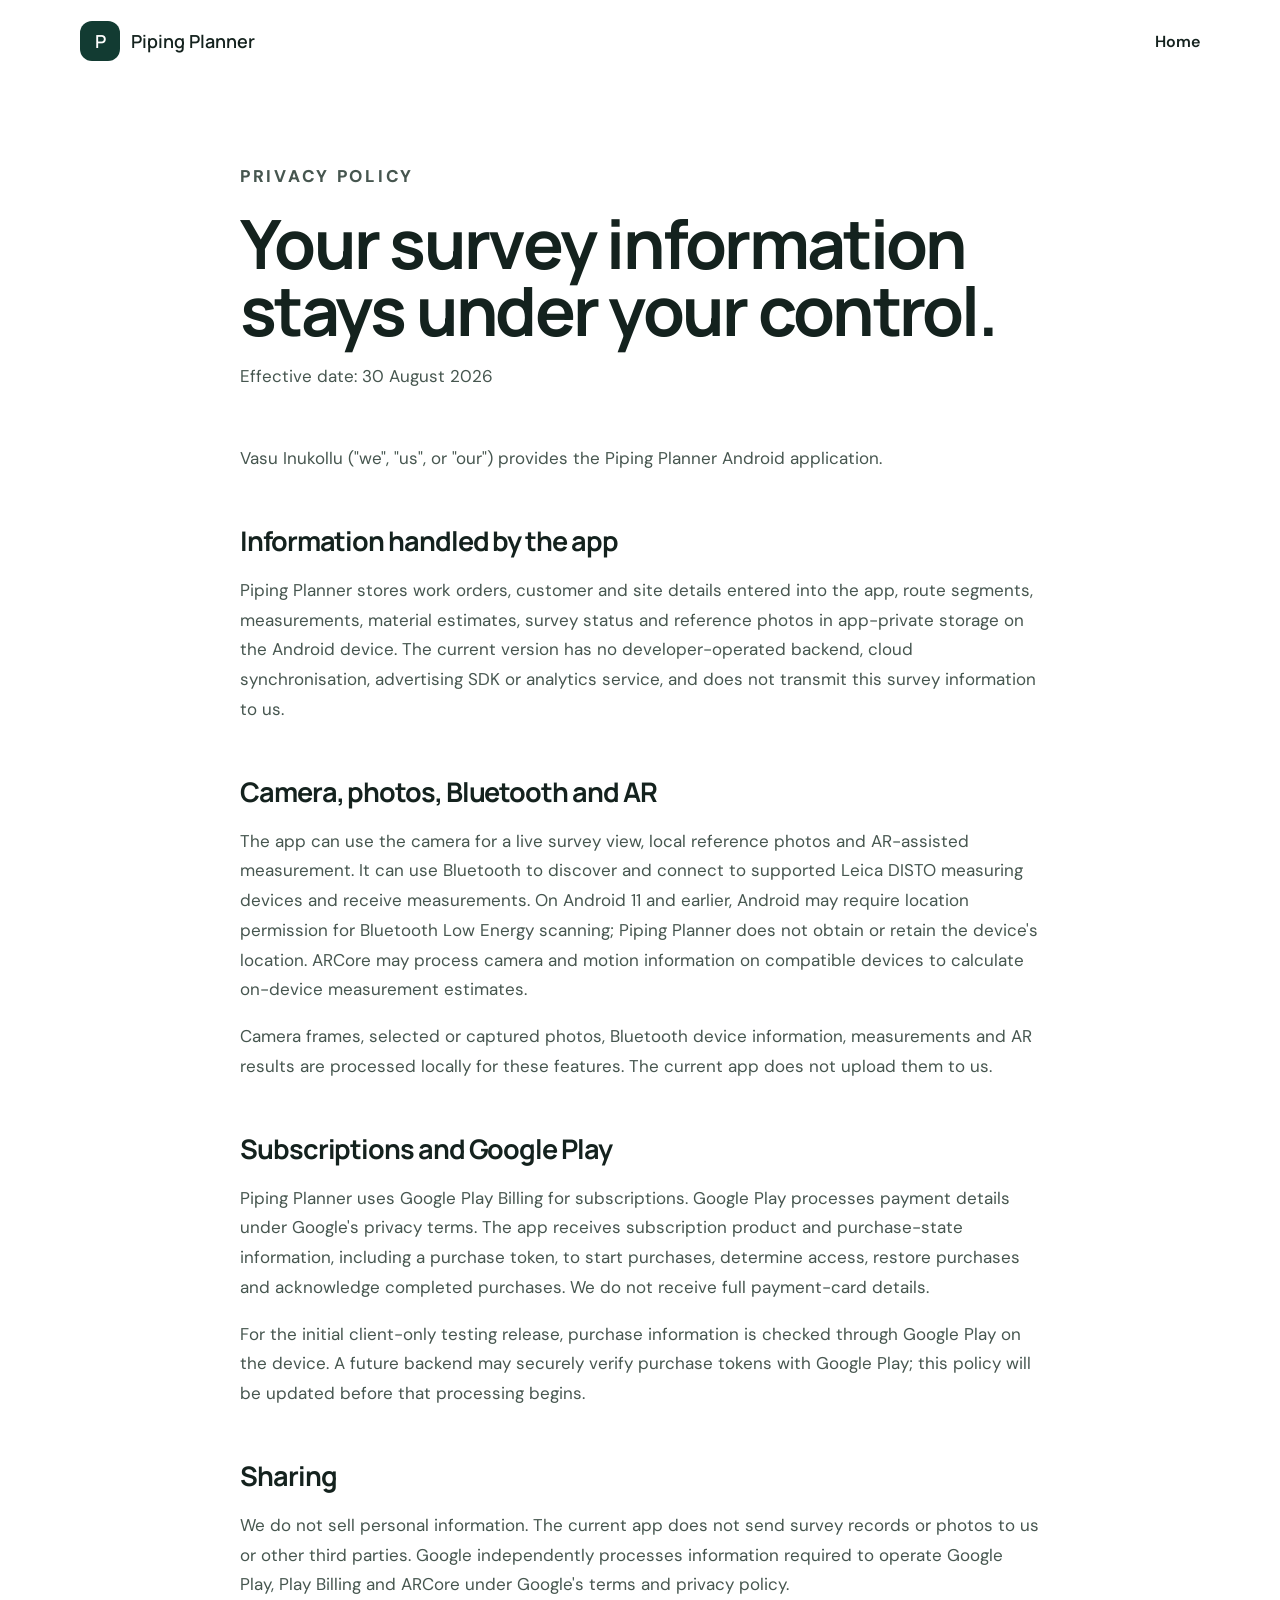
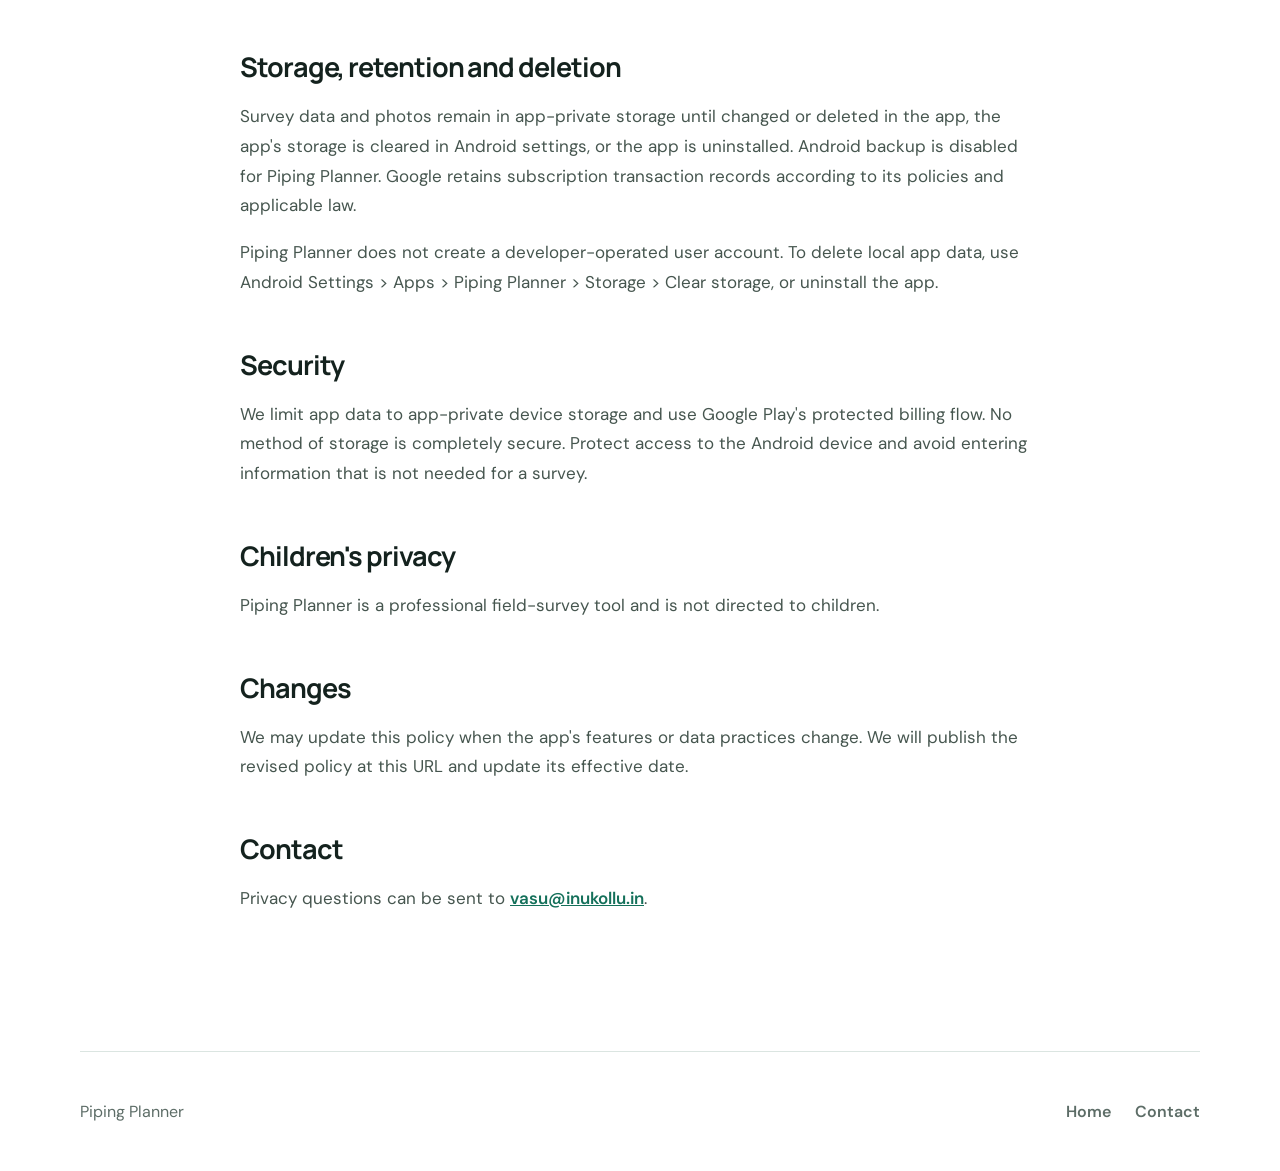
==== privacy/index.html @ 53d3d815 "Launch Piping Planner website" ====
<!doctype html>
<html lang="en">
  <head>
    <meta charset="utf-8" />
    <meta name="viewport" content="width=device-width, initial-scale=1" />
    <title>Privacy Policy — Piping Planner</title>
    <meta name="description" content="Piping Planner privacy policy." />
    <link rel="canonical" href="https://pipingplanner.inukollu.in/privacy/" />
    <meta name="theme-color" content="#123b32" />
    <link rel="stylesheet" href="../styles.css" />
  </head>
  <body>
    <header class="nav shell"><a class="brand" href="../"><span class="brand-mark" aria-hidden="true">P</span><span>Piping Planner</span></a><a href="../">Home</a></header>
    <main class="policy shell">
      <p class="eyebrow">PRIVACY POLICY</p>
      <h1>Your survey information stays under your control.</h1>
      <p class="updated">Effective date: 30 August 2026</p>
      <p>Vasu Inukollu ("we", "us", or "our") provides the Piping Planner Android application.</p>

      <h2>Information handled by the app</h2>
      <p>Piping Planner stores work orders, customer and site details entered into the app, route segments, measurements, material estimates, survey status and reference photos in app-private storage on the Android device. The current version has no developer-operated backend, cloud synchronisation, advertising SDK or analytics service, and does not transmit this survey information to us.</p>

      <h2>Camera, photos, Bluetooth and AR</h2>
      <p>The app can use the camera for a live survey view, local reference photos and AR-assisted measurement. It can use Bluetooth to discover and connect to supported Leica DISTO measuring devices and receive measurements. On Android 11 and earlier, Android may require location permission for Bluetooth Low Energy scanning; Piping Planner does not obtain or retain the device's location. ARCore may process camera and motion information on compatible devices to calculate on-device measurement estimates.</p>
      <p>Camera frames, selected or captured photos, Bluetooth device information, measurements and AR results are processed locally for these features. The current app does not upload them to us.</p>

      <h2>Subscriptions and Google Play</h2>
      <p>Piping Planner uses Google Play Billing for subscriptions. Google Play processes payment details under Google's privacy terms. The app receives subscription product and purchase-state information, including a purchase token, to start purchases, determine access, restore purchases and acknowledge completed purchases. We do not receive full payment-card details.</p>
      <p>For the initial client-only testing release, purchase information is checked through Google Play on the device. A future backend may securely verify purchase tokens with Google Play; this policy will be updated before that processing begins.</p>

      <h2>Sharing</h2>
      <p>We do not sell personal information. The current app does not send survey records or photos to us or other third parties. Google independently processes information required to operate Google Play, Play Billing and ARCore under Google's terms and privacy policy.</p>

      <h2>Storage, retention and deletion</h2>
      <p>Survey data and photos remain in app-private storage until changed or deleted in the app, the app's storage is cleared in Android settings, or the app is uninstalled. Android backup is disabled for Piping Planner. Google retains subscription transaction records according to its policies and applicable law.</p>
      <p>Piping Planner does not create a developer-operated user account. To delete local app data, use Android Settings &gt; Apps &gt; Piping Planner &gt; Storage &gt; Clear storage, or uninstall the app.</p>

      <h2>Security</h2>
      <p>We limit app data to app-private device storage and use Google Play's protected billing flow. No method of storage is completely secure. Protect access to the Android device and avoid entering information that is not needed for a survey.</p>

      <h2>Children's privacy</h2>
      <p>Piping Planner is a professional field-survey tool and is not directed to children.</p>

      <h2>Changes</h2>
      <p>We may update this policy when the app's features or data practices change. We will publish the revised policy at this URL and update its effective date.</p>

      <h2>Contact</h2>
      <p>Privacy questions can be sent to <a href="mailto:vasu@inukollu.in">vasu@inukollu.in</a>.</p>
    </main>
    <footer class="shell"><p>Piping Planner</p><div><a href="../">Home</a><a href="mailto:vasu@inukollu.in">Contact</a></div></footer>
  </body>
</html>
---- styles.css ----
@import url('https://fonts.googleapis.com/css2?family=DM+Sans:wght@400;500;600;700&family=Manrope:wght@600;700;800&display=swap');
:root{--green:#123b32;--mint:#bce6d8;--lime:#d9f58c;--ink:#14221e;--muted:#5d6d67;--line:#dbe5e1;--soft:#f2f7f5;--white:#fff}*{box-sizing:border-box}html{scroll-behavior:smooth}body{margin:0;color:var(--ink);background:var(--white);font-family:'DM Sans',sans-serif}a{color:inherit}.shell{width:min(1120px,calc(100% - 40px));margin-inline:auto}.nav{height:82px;display:flex;align-items:center;justify-content:space-between}.nav nav,.nav>div,footer div{display:flex;gap:24px}.nav a,footer a{text-decoration:none;font-weight:600}.brand{display:flex;align-items:center;gap:11px;font:700 18px 'Manrope',sans-serif}.brand-mark{display:grid;place-items:center;width:40px;height:40px;color:white;background:var(--green);border-radius:12px}.hero{min-height:650px;display:grid;grid-template-columns:1.15fr .85fr;gap:70px;align-items:center;padding-block:78px 110px}.eyebrow{margin:0 0 18px;color:#19725e;font-size:12px;font-weight:800;letter-spacing:.16em}h1,h2,h3{margin:0;font-family:'Manrope',sans-serif;letter-spacing:-.04em}h1{font-size:clamp(48px,7vw,84px);line-height:.99}.lede{max-width:680px;margin:30px 0;color:var(--muted);font-size:clamp(19px,2vw,23px);line-height:1.55}.actions{display:flex;align-items:center;gap:20px;flex-wrap:wrap}.actions a{font-weight:700}.primary{display:inline-flex;padding:13px 22px;border-radius:999px;color:white;background:var(--green);font-weight:700}.trial{max-width:620px;color:var(--muted);font-size:14px;line-height:1.6}.route-card{padding:38px;border-radius:36px;background:var(--green);color:white;box-shadow:0 30px 80px rgba(18,59,50,.2)}.route-line{height:180px;position:relative}.route-line:before{content:"";position:absolute;inset:22px 18px 30px;background:linear-gradient(135deg,transparent 24%,var(--lime) 24% 27%,transparent 27% 48%,var(--lime) 48% 51%,transparent 51% 73%,var(--lime) 73% 76%,transparent 76%)}.route-line i{position:absolute;width:14px;height:14px;border:4px solid var(--lime);background:var(--green);border-radius:50%}.route-line i:nth-child(1){left:12px;top:48px}.route-line i:nth-child(2){left:35%;top:110px}.route-line i:nth-child(3){right:30%;top:44px}.route-line i:nth-child(4){right:12px;bottom:22px}.metric{display:flex;align-items:baseline;justify-content:space-between;padding:18px 0;border-top:1px solid rgba(255,255,255,.18)}.metric strong{font:700 28px 'Manrope',sans-serif}.metric span{color:#cce0d9}.status{margin-top:18px;padding:12px 14px;color:var(--green);background:var(--lime);border-radius:12px;font-size:12px;font-weight:800;letter-spacing:.1em}.features{padding-block:100px;border-top:1px solid var(--line)}.section-heading{display:grid;grid-template-columns:.65fr 1.35fr;margin-bottom:56px}.section-heading h2,.privacy-callout h2{font-size:clamp(34px,4.5vw,58px);line-height:1.05}.feature-grid{display:grid;grid-template-columns:repeat(4,1fr);gap:18px}.feature-grid article{min-height:280px;padding:28px;background:var(--soft);border-radius:24px}.feature-grid span{color:#19725e;font:700 13px 'Manrope',sans-serif}.feature-grid h3{margin:66px 0 14px;font-size:22px}.feature-grid p{margin:0;color:var(--muted);line-height:1.6}.privacy-callout{margin-block:40px 110px;padding:54px;display:grid;grid-template-columns:1.2fr .8fr;gap:30px 70px;color:white;background:var(--green);border-radius:32px}.privacy-callout .eyebrow{color:var(--mint)}.privacy-callout>p{margin:36px 0 0;color:#dcece7;font-size:18px;line-height:1.6}.privacy-callout a{grid-column:2;width:max-content;font-weight:700;text-decoration:none}footer{min-height:120px;display:flex;align-items:center;justify-content:space-between;border-top:1px solid var(--line);color:var(--muted)}.policy{max-width:800px;padding-block:80px 120px}.policy h1{font-size:clamp(42px,6vw,68px);margin-bottom:18px}.policy .updated{margin-bottom:52px}.policy h2{margin:48px 0 14px;font-size:27px}.policy p{color:#46564f;font-size:17px;line-height:1.75}.policy a{color:#14705a;font-weight:600}@media(max-width:820px){.hero{grid-template-columns:1fr;min-height:auto;padding-top:50px}.route-card{max-width:480px}.section-heading,.privacy-callout{grid-template-columns:1fr}.feature-grid{grid-template-columns:repeat(2,1fr)}.privacy-callout a{grid-column:1}}@media(max-width:520px){.shell{width:min(100% - 28px,1120px)}.nav{height:70px}.nav nav{gap:16px}.hero{padding-block:44px 72px;gap:44px}h1{font-size:46px}.feature-grid{grid-template-columns:1fr}.features{padding-block:72px}.privacy-callout{margin-bottom:72px;padding:32px 24px;border-radius:24px}footer{align-items:flex-start;flex-direction:column;justify-content:center;gap:14px;padding-block:28px}}
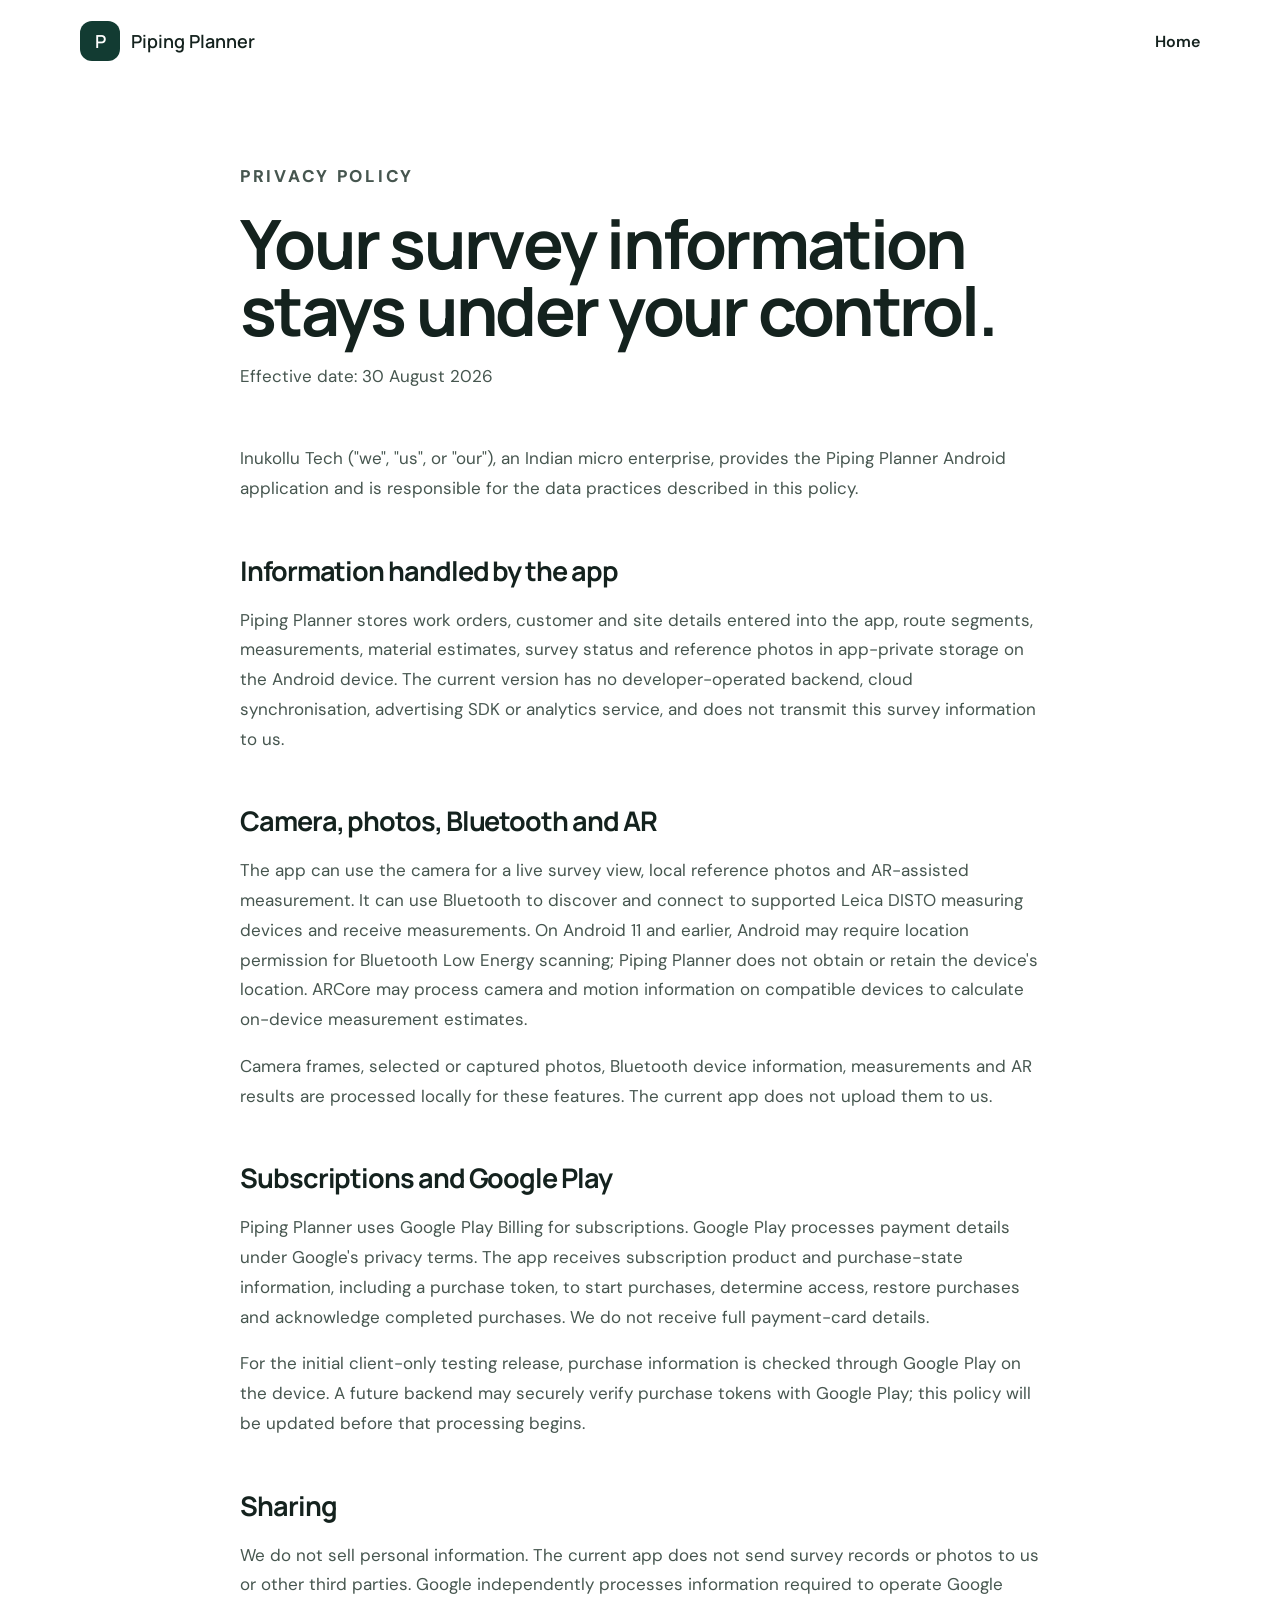
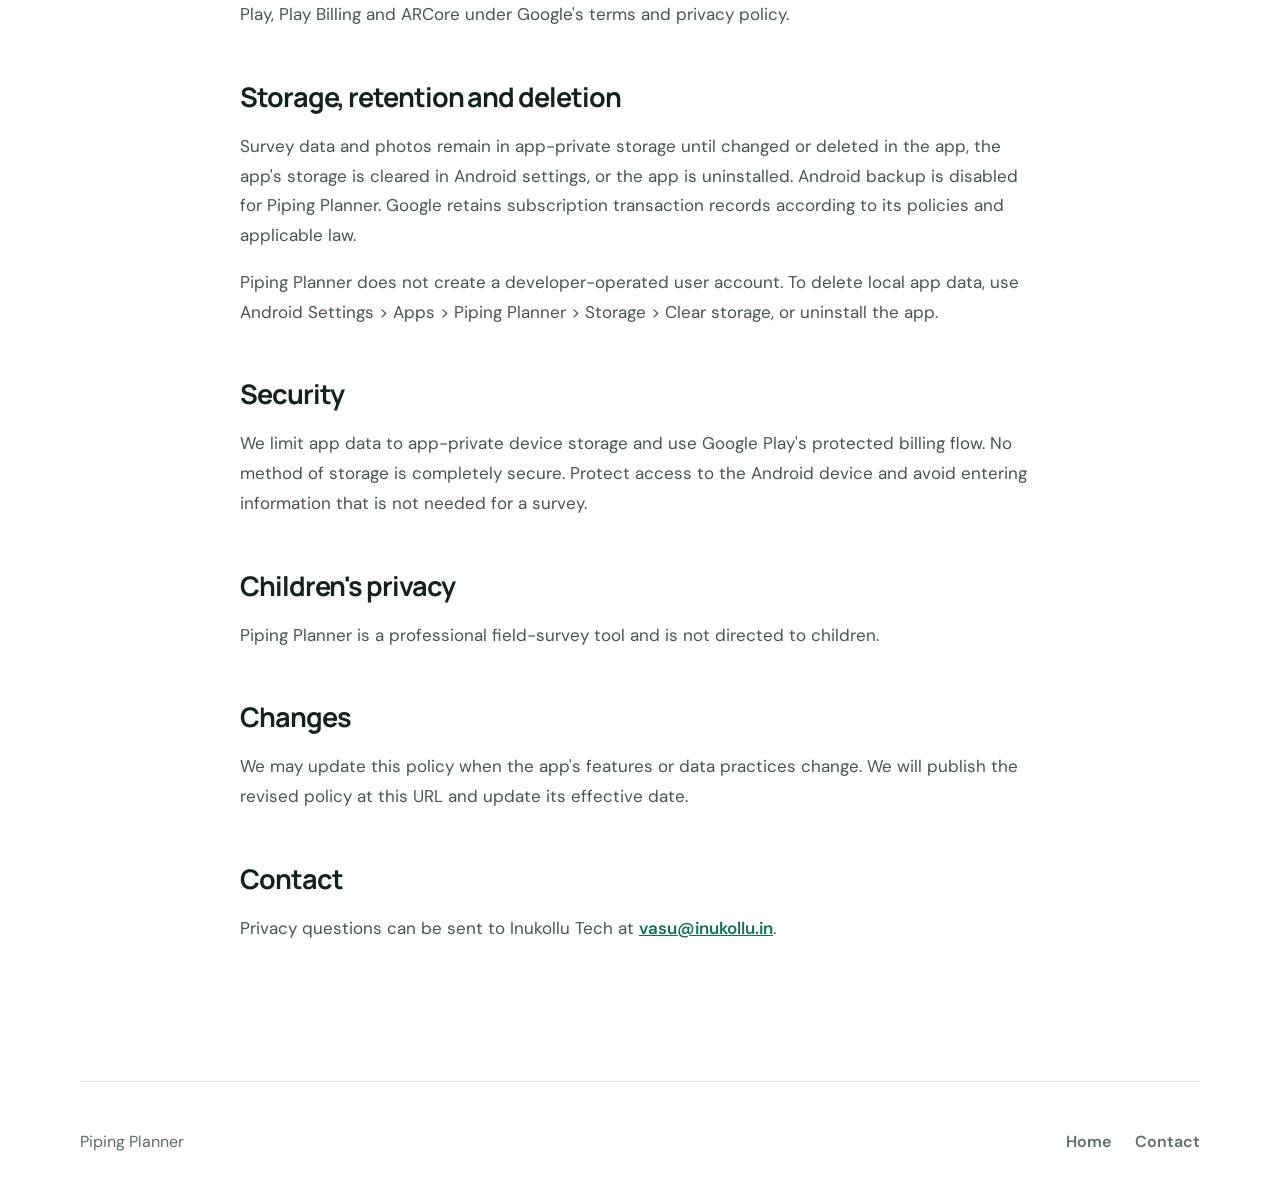
==== commit 22692f3a: "Identify Inukollu Tech in privacy policy" ====
--- a/privacy/index.html
+++ b/privacy/index.html
@@ -15,7 +15,7 @@
       <p class="eyebrow">PRIVACY POLICY</p>
       <h1>Your survey information stays under your control.</h1>
       <p class="updated">Effective date: 30 August 2026</p>
-      <p>Vasu Inukollu ("we", "us", or "our") provides the Piping Planner Android application.</p>
+      <p>Inukollu Tech ("we", "us", or "our"), an Indian micro enterprise, provides the Piping Planner Android application and is responsible for the data practices described in this policy.</p>
 
       <h2>Information handled by the app</h2>
       <p>Piping Planner stores work orders, customer and site details entered into the app, route segments, measurements, material estimates, survey status and reference photos in app-private storage on the Android device. The current version has no developer-operated backend, cloud synchronisation, advertising SDK or analytics service, and does not transmit this survey information to us.</p>
@@ -45,7 +45,7 @@
       <p>We may update this policy when the app's features or data practices change. We will publish the revised policy at this URL and update its effective date.</p>
 
       <h2>Contact</h2>
-      <p>Privacy questions can be sent to <a href="mailto:vasu@inukollu.in">vasu@inukollu.in</a>.</p>
+      <p>Privacy questions can be sent to Inukollu Tech at <a href="mailto:vasu@inukollu.in">vasu@inukollu.in</a>.</p>
     </main>
     <footer class="shell"><p>Piping Planner</p><div><a href="../">Home</a><a href="mailto:vasu@inukollu.in">Contact</a></div></footer>
   </body>
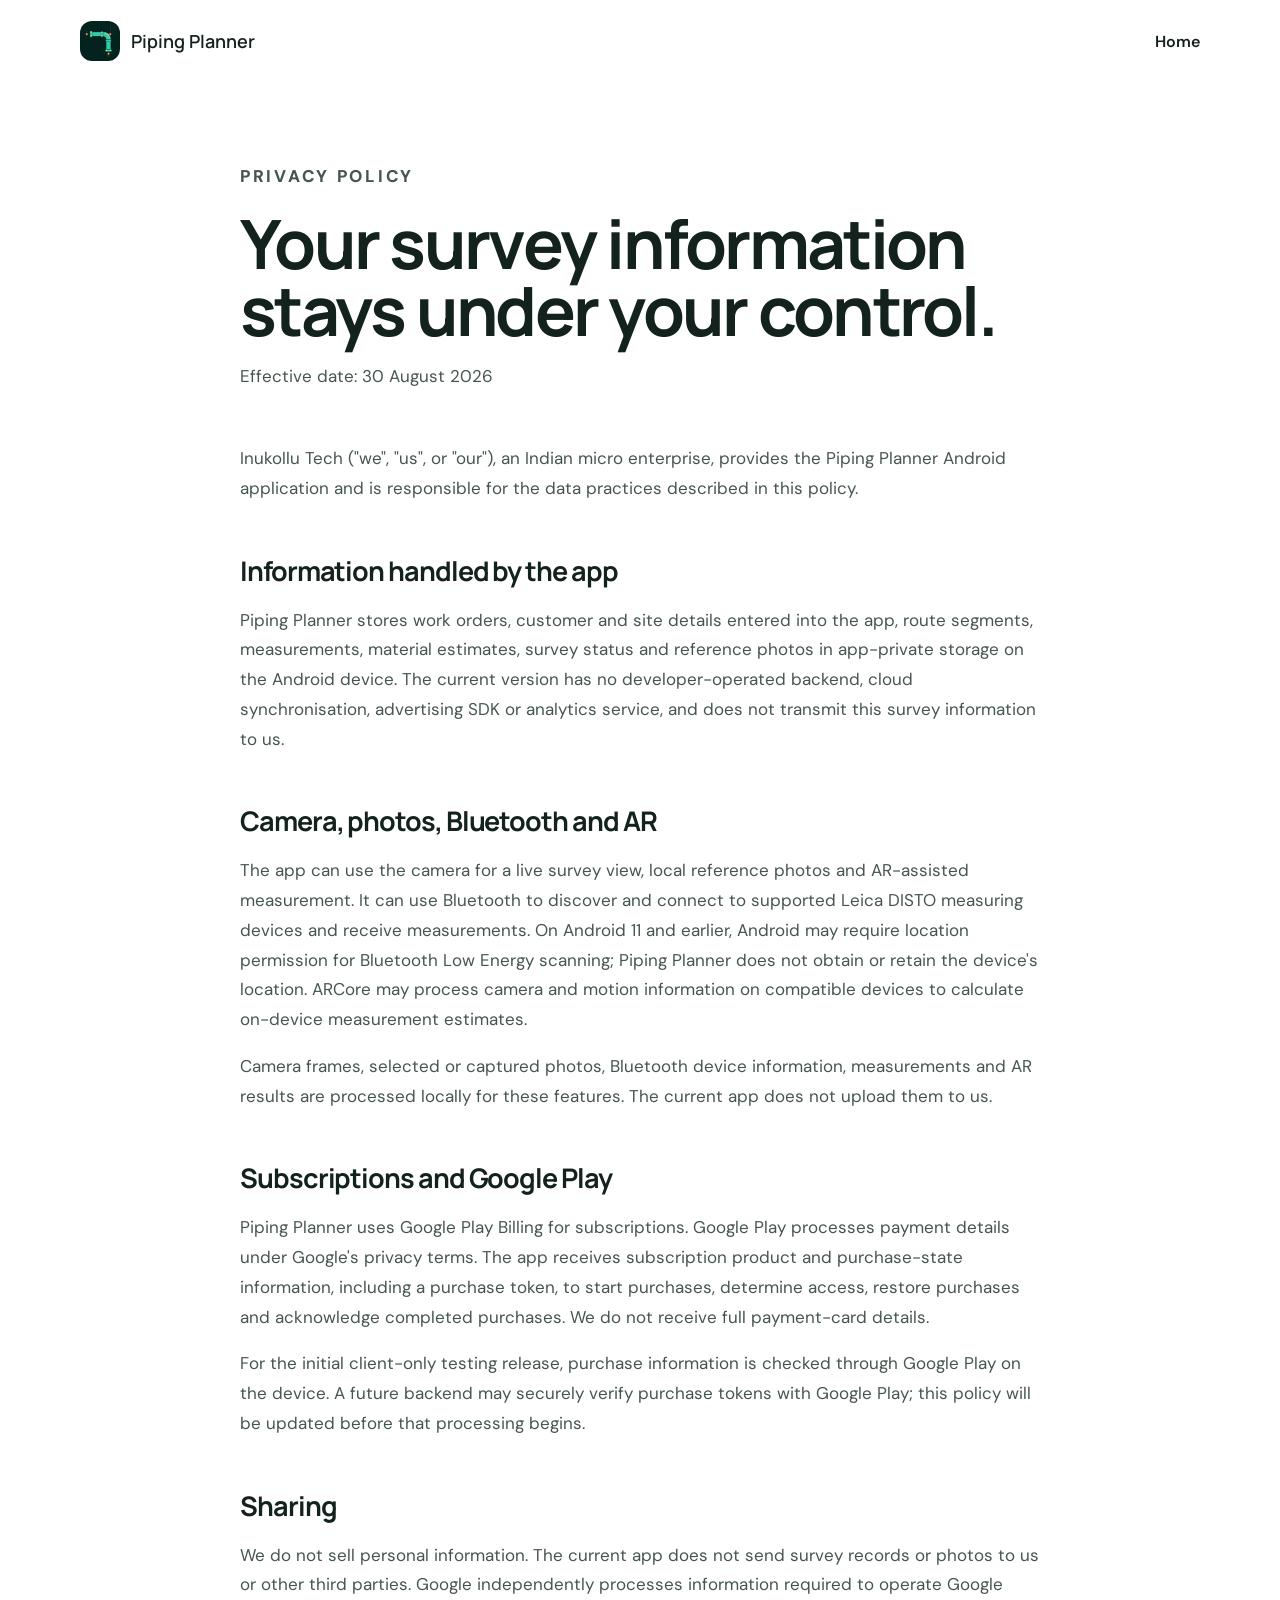
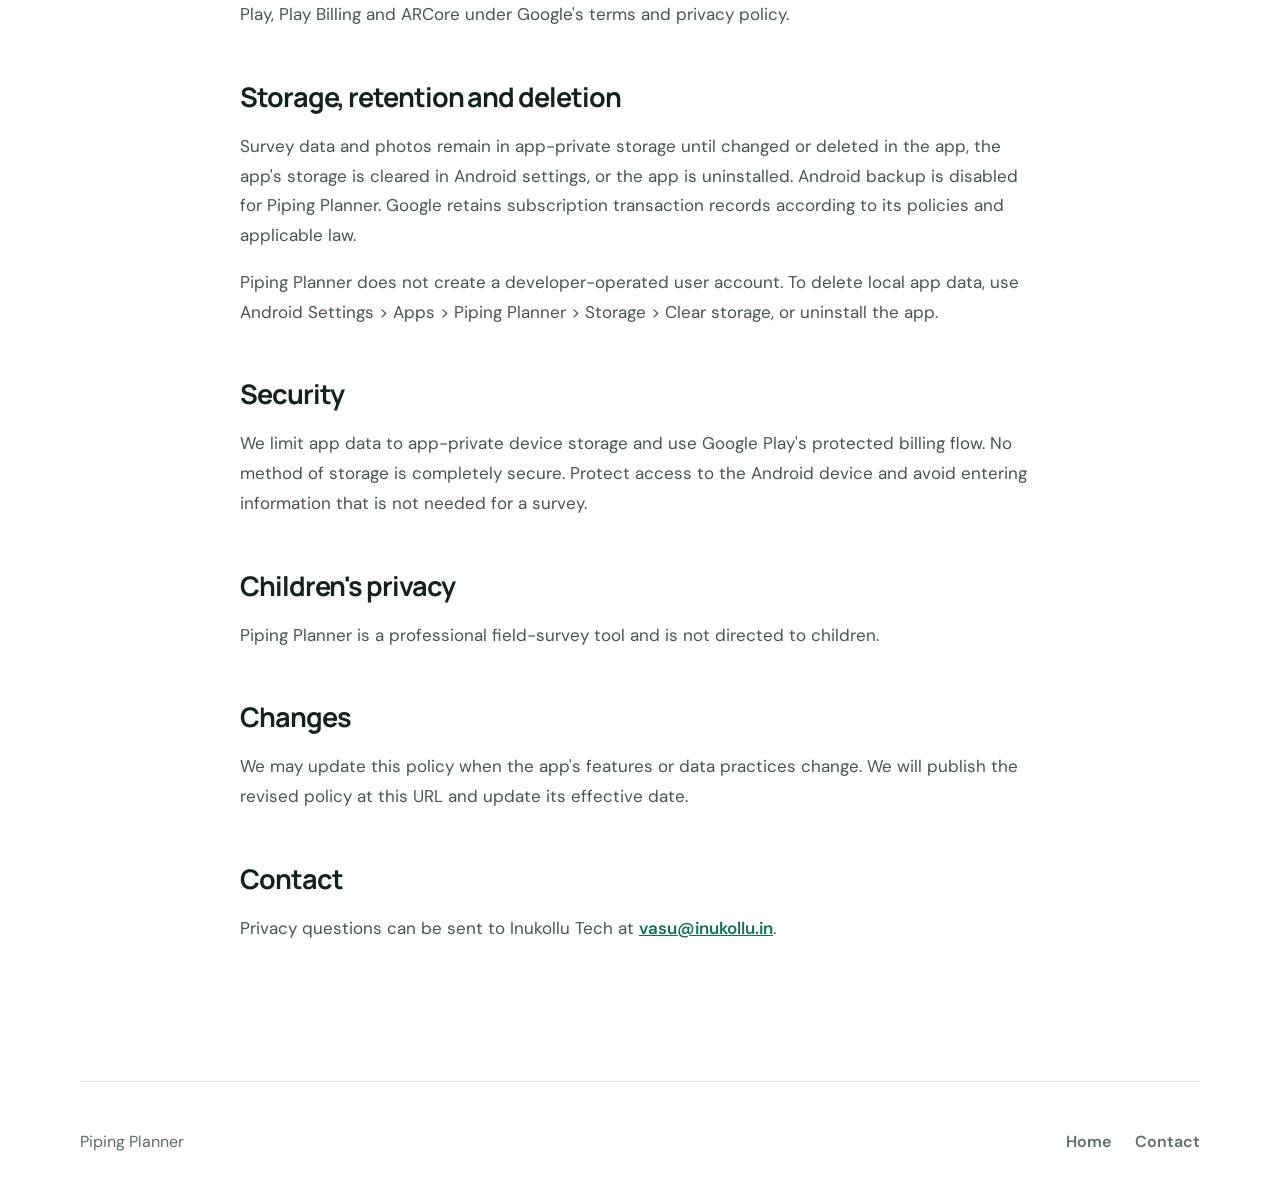
==== commit 62620d36: "Use app icon on website" ====
--- a/privacy/index.html
+++ b/privacy/index.html
@@ -7,10 +7,12 @@
     <meta name="description" content="Piping Planner privacy policy." />
     <link rel="canonical" href="https://pipingplanner.inukollu.in/privacy/" />
     <meta name="theme-color" content="#123b32" />
+    <link rel="icon" type="image/png" href="../assets/app-icon.png" />
+    <link rel="apple-touch-icon" href="../assets/app-icon.png" />
     <link rel="stylesheet" href="../styles.css" />
   </head>
   <body>
-    <header class="nav shell"><a class="brand" href="../"><span class="brand-mark" aria-hidden="true">P</span><span>Piping Planner</span></a><a href="../">Home</a></header>
+    <header class="nav shell"><a class="brand" href="../"><img class="brand-mark" src="../assets/app-icon.png" alt="" /><span>Piping Planner</span></a><a href="../">Home</a></header>
     <main class="policy shell">
       <p class="eyebrow">PRIVACY POLICY</p>
       <h1>Your survey information stays under your control.</h1>
--- a/styles.css
+++ b/styles.css
@@ -1,2 +1,2 @@
 @import url('https://fonts.googleapis.com/css2?family=DM+Sans:wght@400;500;600;700&family=Manrope:wght@600;700;800&display=swap');
-:root{--green:#123b32;--mint:#bce6d8;--lime:#d9f58c;--ink:#14221e;--muted:#5d6d67;--line:#dbe5e1;--soft:#f2f7f5;--white:#fff}*{box-sizing:border-box}html{scroll-behavior:smooth}body{margin:0;color:var(--ink);background:var(--white);font-family:'DM Sans',sans-serif}a{color:inherit}.shell{width:min(1120px,calc(100% - 40px));margin-inline:auto}.nav{height:82px;display:flex;align-items:center;justify-content:space-between}.nav nav,.nav>div,footer div{display:flex;gap:24px}.nav a,footer a{text-decoration:none;font-weight:600}.brand{display:flex;align-items:center;gap:11px;font:700 18px 'Manrope',sans-serif}.brand-mark{display:grid;place-items:center;width:40px;height:40px;color:white;background:var(--green);border-radius:12px}.hero{min-height:650px;display:grid;grid-template-columns:1.15fr .85fr;gap:70px;align-items:center;padding-block:78px 110px}.eyebrow{margin:0 0 18px;color:#19725e;font-size:12px;font-weight:800;letter-spacing:.16em}h1,h2,h3{margin:0;font-family:'Manrope',sans-serif;letter-spacing:-.04em}h1{font-size:clamp(48px,7vw,84px);line-height:.99}.lede{max-width:680px;margin:30px 0;color:var(--muted);font-size:clamp(19px,2vw,23px);line-height:1.55}.actions{display:flex;align-items:center;gap:20px;flex-wrap:wrap}.actions a{font-weight:700}.primary{display:inline-flex;padding:13px 22px;border-radius:999px;color:white;background:var(--green);font-weight:700}.trial{max-width:620px;color:var(--muted);font-size:14px;line-height:1.6}.route-card{padding:38px;border-radius:36px;background:var(--green);color:white;box-shadow:0 30px 80px rgba(18,59,50,.2)}.route-line{height:180px;position:relative}.route-line:before{content:"";position:absolute;inset:22px 18px 30px;background:linear-gradient(135deg,transparent 24%,var(--lime) 24% 27%,transparent 27% 48%,var(--lime) 48% 51%,transparent 51% 73%,var(--lime) 73% 76%,transparent 76%)}.route-line i{position:absolute;width:14px;height:14px;border:4px solid var(--lime);background:var(--green);border-radius:50%}.route-line i:nth-child(1){left:12px;top:48px}.route-line i:nth-child(2){left:35%;top:110px}.route-line i:nth-child(3){right:30%;top:44px}.route-line i:nth-child(4){right:12px;bottom:22px}.metric{display:flex;align-items:baseline;justify-content:space-between;padding:18px 0;border-top:1px solid rgba(255,255,255,.18)}.metric strong{font:700 28px 'Manrope',sans-serif}.metric span{color:#cce0d9}.status{margin-top:18px;padding:12px 14px;color:var(--green);background:var(--lime);border-radius:12px;font-size:12px;font-weight:800;letter-spacing:.1em}.features{padding-block:100px;border-top:1px solid var(--line)}.section-heading{display:grid;grid-template-columns:.65fr 1.35fr;margin-bottom:56px}.section-heading h2,.privacy-callout h2{font-size:clamp(34px,4.5vw,58px);line-height:1.05}.feature-grid{display:grid;grid-template-columns:repeat(4,1fr);gap:18px}.feature-grid article{min-height:280px;padding:28px;background:var(--soft);border-radius:24px}.feature-grid span{color:#19725e;font:700 13px 'Manrope',sans-serif}.feature-grid h3{margin:66px 0 14px;font-size:22px}.feature-grid p{margin:0;color:var(--muted);line-height:1.6}.privacy-callout{margin-block:40px 110px;padding:54px;display:grid;grid-template-columns:1.2fr .8fr;gap:30px 70px;color:white;background:var(--green);border-radius:32px}.privacy-callout .eyebrow{color:var(--mint)}.privacy-callout>p{margin:36px 0 0;color:#dcece7;font-size:18px;line-height:1.6}.privacy-callout a{grid-column:2;width:max-content;font-weight:700;text-decoration:none}footer{min-height:120px;display:flex;align-items:center;justify-content:space-between;border-top:1px solid var(--line);color:var(--muted)}.policy{max-width:800px;padding-block:80px 120px}.policy h1{font-size:clamp(42px,6vw,68px);margin-bottom:18px}.policy .updated{margin-bottom:52px}.policy h2{margin:48px 0 14px;font-size:27px}.policy p{color:#46564f;font-size:17px;line-height:1.75}.policy a{color:#14705a;font-weight:600}@media(max-width:820px){.hero{grid-template-columns:1fr;min-height:auto;padding-top:50px}.route-card{max-width:480px}.section-heading,.privacy-callout{grid-template-columns:1fr}.feature-grid{grid-template-columns:repeat(2,1fr)}.privacy-callout a{grid-column:1}}@media(max-width:520px){.shell{width:min(100% - 28px,1120px)}.nav{height:70px}.nav nav{gap:16px}.hero{padding-block:44px 72px;gap:44px}h1{font-size:46px}.feature-grid{grid-template-columns:1fr}.features{padding-block:72px}.privacy-callout{margin-bottom:72px;padding:32px 24px;border-radius:24px}footer{align-items:flex-start;flex-direction:column;justify-content:center;gap:14px;padding-block:28px}}
+:root{--green:#123b32;--mint:#bce6d8;--lime:#d9f58c;--ink:#14221e;--muted:#5d6d67;--line:#dbe5e1;--soft:#f2f7f5;--white:#fff}*{box-sizing:border-box}html{scroll-behavior:smooth}body{margin:0;color:var(--ink);background:var(--white);font-family:'DM Sans',sans-serif}a{color:inherit}.shell{width:min(1120px,calc(100% - 40px));margin-inline:auto}.nav{height:82px;display:flex;align-items:center;justify-content:space-between}.nav nav,.nav>div,footer div{display:flex;gap:24px}.nav a,footer a{text-decoration:none;font-weight:600}.brand{display:flex;align-items:center;gap:11px;font:700 18px 'Manrope',sans-serif}.brand-mark{display:block;width:40px;height:40px;object-fit:cover;border-radius:12px}.hero{min-height:650px;display:grid;grid-template-columns:1.15fr .85fr;gap:70px;align-items:center;padding-block:78px 110px}.eyebrow{margin:0 0 18px;color:#19725e;font-size:12px;font-weight:800;letter-spacing:.16em}h1,h2,h3{margin:0;font-family:'Manrope',sans-serif;letter-spacing:-.04em}h1{font-size:clamp(48px,7vw,84px);line-height:.99}.lede{max-width:680px;margin:30px 0;color:var(--muted);font-size:clamp(19px,2vw,23px);line-height:1.55}.actions{display:flex;align-items:center;gap:20px;flex-wrap:wrap}.actions a{font-weight:700}.primary{display:inline-flex;padding:13px 22px;border-radius:999px;color:white;background:var(--green);font-weight:700}.trial{max-width:620px;color:var(--muted);font-size:14px;line-height:1.6}.route-card{padding:38px;border-radius:36px;background:var(--green);color:white;box-shadow:0 30px 80px rgba(18,59,50,.2)}.route-line{height:180px;position:relative}.route-line:before{content:"";position:absolute;inset:22px 18px 30px;background:linear-gradient(135deg,transparent 24%,var(--lime) 24% 27%,transparent 27% 48%,var(--lime) 48% 51%,transparent 51% 73%,var(--lime) 73% 76%,transparent 76%)}.route-line i{position:absolute;width:14px;height:14px;border:4px solid var(--lime);background:var(--green);border-radius:50%}.route-line i:nth-child(1){left:12px;top:48px}.route-line i:nth-child(2){left:35%;top:110px}.route-line i:nth-child(3){right:30%;top:44px}.route-line i:nth-child(4){right:12px;bottom:22px}.metric{display:flex;align-items:baseline;justify-content:space-between;padding:18px 0;border-top:1px solid rgba(255,255,255,.18)}.metric strong{font:700 28px 'Manrope',sans-serif}.metric span{color:#cce0d9}.status{margin-top:18px;padding:12px 14px;color:var(--green);background:var(--lime);border-radius:12px;font-size:12px;font-weight:800;letter-spacing:.1em}.features{padding-block:100px;border-top:1px solid var(--line)}.section-heading{display:grid;grid-template-columns:.65fr 1.35fr;margin-bottom:56px}.section-heading h2,.privacy-callout h2{font-size:clamp(34px,4.5vw,58px);line-height:1.05}.feature-grid{display:grid;grid-template-columns:repeat(4,1fr);gap:18px}.feature-grid article{min-height:280px;padding:28px;background:var(--soft);border-radius:24px}.feature-grid span{color:#19725e;font:700 13px 'Manrope',sans-serif}.feature-grid h3{margin:66px 0 14px;font-size:22px}.feature-grid p{margin:0;color:var(--muted);line-height:1.6}.privacy-callout{margin-block:40px 110px;padding:54px;display:grid;grid-template-columns:1.2fr .8fr;gap:30px 70px;color:white;background:var(--green);border-radius:32px}.privacy-callout .eyebrow{color:var(--mint)}.privacy-callout>p{margin:36px 0 0;color:#dcece7;font-size:18px;line-height:1.6}.privacy-callout a{grid-column:2;width:max-content;font-weight:700;text-decoration:none}footer{min-height:120px;display:flex;align-items:center;justify-content:space-between;border-top:1px solid var(--line);color:var(--muted)}.policy{max-width:800px;padding-block:80px 120px}.policy h1{font-size:clamp(42px,6vw,68px);margin-bottom:18px}.policy .updated{margin-bottom:52px}.policy h2{margin:48px 0 14px;font-size:27px}.policy p{color:#46564f;font-size:17px;line-height:1.75}.policy a{color:#14705a;font-weight:600}@media(max-width:820px){.hero{grid-template-columns:1fr;min-height:auto;padding-top:50px}.route-card{max-width:480px}.section-heading,.privacy-callout{grid-template-columns:1fr}.feature-grid{grid-template-columns:repeat(2,1fr)}.privacy-callout a{grid-column:1}}@media(max-width:520px){.shell{width:min(100% - 28px,1120px)}.nav{height:70px}.nav nav{gap:16px}.hero{padding-block:44px 72px;gap:44px}h1{font-size:46px}.feature-grid{grid-template-columns:1fr}.features{padding-block:72px}.privacy-callout{margin-bottom:72px;padding:32px 24px;border-radius:24px}footer{align-items:flex-start;flex-direction:column;justify-content:center;gap:14px;padding-block:28px}}
